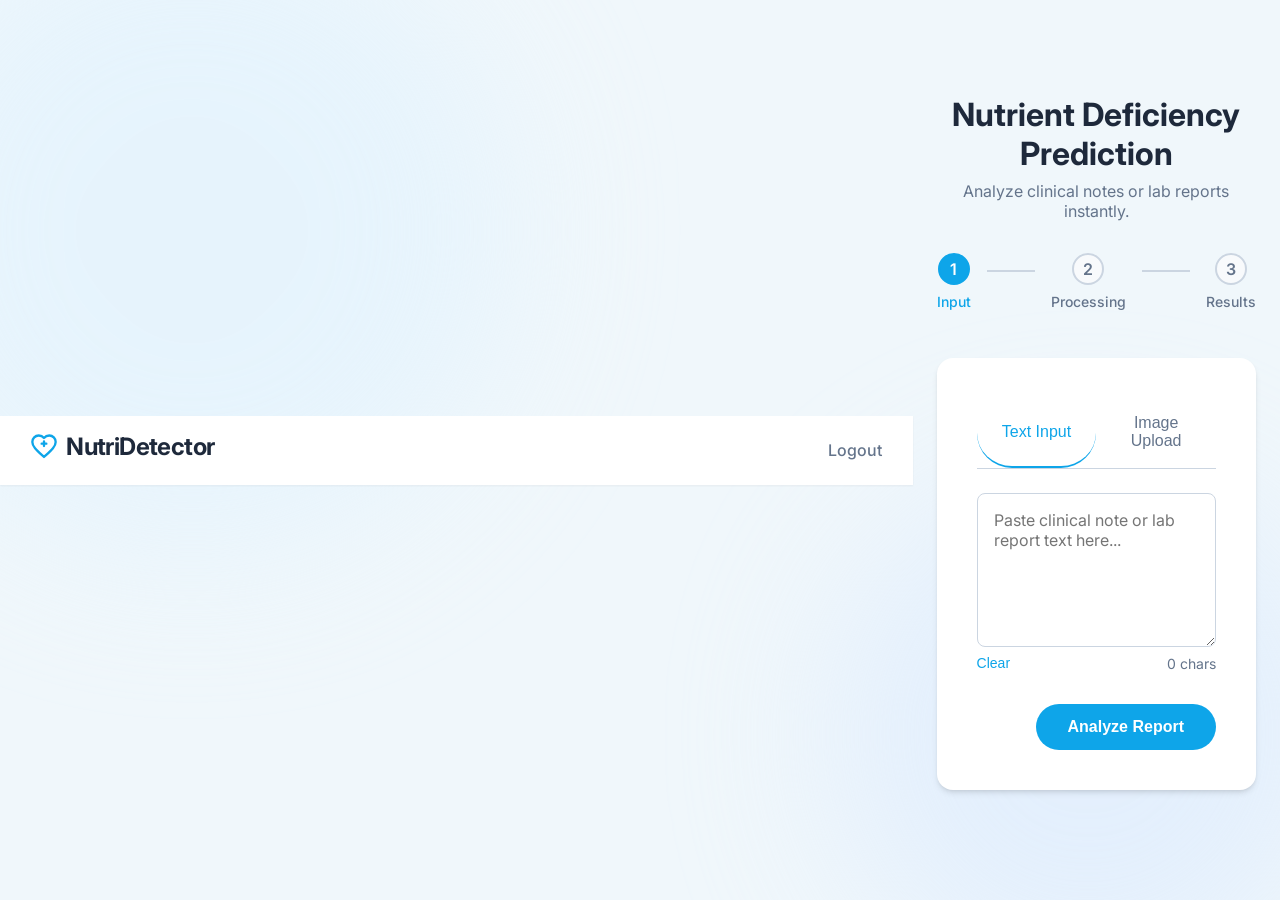
==== prediction.html @ 748dd74a "FRONT END" ====
<!DOCTYPE html>
<html lang="en">
<head>
    <meta charset="UTF-8">
    <meta name="viewport" content="width=device-width, initial-scale=1.0">
    <title>Nutrient Deficiency Prediction | NutriDetector</title>
    <link href="https://fonts.googleapis.com/css2?family=Inter:wght@300;400;500;600;700&display=swap" rel="stylesheet">
    <link rel="stylesheet" href="style.css"> <!-- Import base variables & reset -->
    <link rel="stylesheet" href="prediction.css">
    
    <!-- HTML2PDF library for downloading reports -->
    <script src="https://cdnjs.cloudflare.com/ajax/libs/html2pdf.js/0.10.1/html2pdf.bundle.min.js"></script>
</head>
<body>
    <div class="background-decor"></div>
    
    <!-- Navigation / Header -->
    <header class="app-header">
        <div class="container">
            <div class="logo">
                <svg class="logo-icon" viewBox="0 0 24 24" fill="none" stroke="currentColor" stroke-width="2">
                    <path stroke-linecap="round" stroke-linejoin="round" d="M12 21.35l-1.45-1.32C5.4 15.36 2 12.28 2 8.5 2 5.42 4.42 3 7.5 3c1.74 0 3.41.81 4.5 2.09C13.09 3.81 14.76 3 16.5 3 19.58 3 22 5.42 22 8.5c0 3.78-3.4 6.86-8.55 11.54L12 21.35z" />
                    <path stroke-linecap="round" stroke-linejoin="round" d="M12 8v4M10 10h4" />
                </svg>
                <h1>NutriDetector</h1>
            </div>
            <nav>
                <a href="index.html" class="nav-link">Logout</a>
            </nav>
        </div>
    </header>

    <main class="container prediction-container">
        
        <div class="header-section">
            <h2 class="page-title">Nutrient Deficiency Prediction</h2>
            <p class="page-subtitle">Analyze clinical notes or lab reports instantly.</p>
        </div>

        <!-- Step Indicator -->
        <div class="step-indicator">
            <div class="step active" id="step-input">
                <div class="step-circle">1</div>
                <span>Input</span>
            </div>
            <div class="step-line"></div>
            <div class="step" id="step-processing">
                <div class="step-circle">2</div>
                <span>Processing</span>
            </div>
            <div class="step-line"></div>
            <div class="step" id="step-results">
                <div class="step-circle">3</div>
                <span>Results</span>
            </div>
        </div>

        <div class="content-wrapper">
            
            <!-- SECTION 1: INPUT -->
            <section id="section-input" class="card active-section">
                <!-- Input Tabs -->
                <div class="input-tabs">
                    <button class="tab-btn input-tab active" data-target="text-input-pane">Text Input</button>
                    <button class="tab-btn input-tab" data-target="image-input-pane">Image Upload</button>
                </div>

                <!-- Text Input Pane -->
                <div id="text-input-pane" class="input-pane active">
                    <div class="input-group">
                        <textarea id="clinical-notes" rows="6" placeholder="Paste clinical note or lab report text here..."></textarea>
                        <div class="textarea-footer">
                            <button id="clear-text-btn" class="text-btn">Clear</button>
                            <span id="char-counter">0 chars</span>
                        </div>
                    </div>
                </div>

                <!-- Image Upload Pane -->
                <div id="image-input-pane" class="input-pane">
                    <div class="drop-zone" id="drop-zone">
                        <span class="drop-zone-icon">
                            <svg viewBox="0 0 24 24" width="40" height="40" stroke="currentColor" stroke-width="2" fill="none">
                                <path d="M21 15v4a2 2 0 0 1-2 2H5a2 2 0 0 1-2-2v-4"></path>
                                <polyline points="17 8 12 3 7 8"></polyline>
                                <line x1="12" y1="3" x2="12" y2="15"></line>
                            </svg>
                        </span>
                        <p class="drop-zone-prompt">Drag & drop your lab report here, or <span class="browse-link">browse</span></p>
                        <p class="drop-zone-sub">Accepts JPG, PNG, or PDF</p>
                        <input type="file" id="file-input" class="drop-zone-input" accept="image/jpeg, image/png, application/pdf">
                        <div id="file-preview-container" class="hidden">
                            <!-- Image preview loaded here -->
                            <img id="image-preview" src="" alt="File Preview">
                            <p id="file-name" class="file-name-text"></p>
                            <button id="remove-file-btn" class="text-btn">Remove</button>
                        </div>
                    </div>
                </div>

                <div class="action-footer">
                    <button id="analyze-btn" class="primary-btn">Analyze Report</button>
                </div>
            </section>

            <!-- SECTION 2: PROCESSING (Hidden initially) -->
            <section id="section-processing" class="card hidden-section">
                <div class="loader-container">
                    <div class="spinner"></div>
                    <h3>Analyzing...</h3>
                    <p>Extracting health entities and predicting nutrient deficiencies.</p>
                </div>
            </section>

            <!-- SECTION 3: RESULTS (Hidden initially) -->
            <section id="section-results" class="card hidden-section">
                
                <div id="pdf-export-area">
                    <!-- Heading -->
                    <div class="results-header">s
                        <h3>Predicted Nutrient Deficiency</h3>
                    </div>

                    <!-- Main Prediction Badge -->
                    <div class="prediction-badge-container">
                        <div id="primary-deficiency-badge" class="badge large-badge normal">
                            <!-- Data injected via JS -->
                        </div>
                    </div>

                    <!-- Detailed Nutrient Report -->
                    <div class="detailed-report">
                        <h4>Detailed Nutrient Report</h4>
                        <div class="table-responsive">
                            <table class="data-table">
                                <thead>
                                    <tr>
                                        <th>Nutrient</th>
                                        <th>Value</th>
                                        <th>Normal Range</th>
                                        <th>Status</th>
                                        <th>Remarks</th>
                                    </tr>
                                </thead>
                                <tbody id="nutrient-table-body">
                                    <!-- Rows injected via JS -->
                                </tbody>
                            </table>
                        </div>
                    </div>

                    <div class="report-summary" id="report-summary-block">
                        <h4>Summary & Recommendation</h4>
                        <p id="summary-text">...</p>
                        <p id="recommendation-text" class="recommendation-note">...</p>
                    </div>
                </div>

                <!-- Footer actions -->
                <div class="results-footer">
                    <button id="reset-btn" class="secondary-btn">New Analysis</button>
                    <div class="export-actions">
                        <button id="generate-report-btn" class="secondary-btn">Generate Detailed Report</button>
                        <button id="download-pdf-btn" class="primary-btn">Download Report (PDF)</button>
                    </div>
                </div>
            </section>

        </div>
    </main>
    <script src="prediction.js"></script>
</body>
</html>
---- style.css ----
:root {
  /* Color Palette - Soft Medical Blues */
  --bg-color: #f0f7fb;
  --card-bg: #ffffff;
  --primary: #0ea5e9;
  --primary-hover: #0284c7;
  --primary-light: #e0f2fe;
  
  --text-dark: #1e293b;
  --text-muted: #64748b;
  --border-color: #cbd5e1;
  --input-bg: #f8fafc;
  
  --error: #ef4444;
  --success: #22c55e;
  
  --shadow-sm: 0 1px 2px 0 rgb(0 0 0 / 0.05);
  --shadow-md: 0 4px 6px -1px rgb(0 0 0 / 0.1), 0 2px 4px -2px rgb(0 0 0 / 0.1);
  --shadow-lg: 0 10px 15px -3px rgb(0 0 0 / 0.1), 0 4px 6px -4px rgb(0 0 0 / 0.1);
  
  --radius-md: 0.5rem;
  --radius-lg: 1rem;
  --radius-full: 9999px;
  
  --transition: all 0.3s cubic-bezier(0.4, 0, 0.2, 1);
}

* {
  margin: 0;
  padding: 0;
  box-sizing: border-box;
}

body {
  font-family: 'Inter', sans-serif;
  background-color: var(--bg-color);
  color: var(--text-dark);
  min-height: 100vh;
  display: flex;
  align-items: center;
  justify-content: center;
  position: relative;
  overflow-x: hidden;
}

/* Abstract Background Shapes */
.background-decor {
  position: absolute;
  top: 0;
  left: 0;
  width: 100%;
  height: 100%;
  overflow: hidden;
  z-index: -1;
  pointer-events: none;
}

.background-decor::before, 
.background-decor::after {
  content: "";
  position: absolute;
  border-radius: 50%;
  filter: blur(80px);
  opacity: 0.6;
}

.background-decor::before {
  top: -10%;
  left: -10%;
  width: 50vw;
  height: 50vw;
  background-color: var(--primary-light);
}

.background-decor::after {
  bottom: -10%;
  right: -5%;
  width: 40vw;
  height: 40vw;
  background-color: #dbeafe;
}

.page-container {
  width: 100%;
  max-width: 420px;
  padding: 1.5rem;
}

.auth-card {
  background-color: var(--card-bg);
  border-radius: var(--radius-lg);
  box-shadow: var(--shadow-lg);
  padding: 2.5rem 2rem;
  width: 100%;
  position: relative;
  overflow: hidden;
}

/* Header & Logo */
.card-header {
  text-align: center;
  margin-bottom: 2rem;
}

.logo {
  display: flex;
  align-items: center;
  justify-content: center;
  gap: 0.5rem;
  color: var(--primary);
  margin-bottom: 0.5rem;
}

.logo-icon {
  width: 28px;
  height: 28px;
}

.logo h1 {
  font-size: 1.5rem;
  font-weight: 700;
  letter-spacing: -0.025em;
  color: var(--text-dark);
}

.subtitle {
  font-size: 0.875rem;
  color: var(--text-muted);
}

/* Tabs */
.tabs {
  display: flex;
  position: relative;
  background-color: var(--input-bg);
  border-radius: var(--radius-full);
  padding: 0.25rem;
  margin-bottom: 1.5rem;
}

.tab-btn {
  flex: 1;
  background: transparent;
  border: none;
  padding: 0.75rem 1rem;
  font-size: 0.875rem;
  font-weight: 600;
  color: var(--text-muted);
  cursor: pointer;
  z-index: 1;
  transition: var(--transition);
  border-radius: var(--radius-full);
}

.tab-btn.active {
  color: var(--primary);
}

.tab-indicator {
  position: absolute;
  top: 0.25rem;
  bottom: 0.25rem;
  left: 0.25rem;
  width: calc(50% - 0.25rem);
  background-color: var(--card-bg);
  border-radius: var(--radius-full);
  box-shadow: var(--shadow-sm);
  transition: transform 0.3s cubic-bezier(0.4, 0, 0.2, 1);
  z-index: 0;
}

/* Tab indicator moves to right when Sign Up is active */
.tabs[data-active="signup"] .tab-indicator {
  transform: translateX(100%);
}

/* Forms */
.forms-container {
  position: relative;
  min-height: 280px; 
}

.form-pane {
  position: absolute;
  top: 0;
  left: 0;
  width: 100%;
  opacity: 0;
  pointer-events: none;
  transform: translateX(20px);
  transition: opacity 0.3s ease, transform 0.3s ease;
}

.form-pane.active {
  position: relative;
  opacity: 1;
  pointer-events: all;
  transform: translateX(0);
}

.form-pane:not(.active) {
  /* Exit state */
  transform: translateX(-20px);
}

/* Input Fields */
.input-group {
  margin-bottom: 1rem;
  display: flex;
  flex-direction: column;
}

.row {
  display: flex;
  gap: 1rem;
}

.half {
  flex: 1;
}

.input-group label {
  font-size: 0.8125rem;
  font-weight: 500;
  color: var(--text-dark);
  margin-bottom: 0.375rem;
}

.input-group input,
.input-group select {
  width: 100%;
  padding: 0.75rem 1rem;
  background-color: var(--card-bg);
  border: 1px solid var(--border-color);
  border-radius: var(--radius-md);
  font-size: 0.875rem;
  color: var(--text-dark);
  transition: var(--transition);
  outline: none;
  font-family: inherit;
}

.input-group input:focus,
.input-group select:focus {
  border-color: var(--primary);
  box-shadow: 0 0 0 3px var(--primary-light);
}

.input-group input::placeholder {
  color: #94a3b8;
}

.input-group input:invalid:focus {
  /* Prevent browser default invalid styling if using custom js */
  box-shadow: 0 0 0 3px rgba(239, 68, 68, 0.2);
  border-color: var(--error);
}

.error-msg {
  color: var(--error);
  font-size: 0.75rem;
  margin-top: 0.25rem;
  min-height: 1rem;
  display: block;
}

/* Buttons */
.submit-btn {
  width: 100%;
  background-color: var(--primary);
  color: white;
  border: none;
  border-radius: var(--radius-full);
  padding: 0.875rem;
  font-size: 1rem;
  font-weight: 600;
  cursor: pointer;
  transition: var(--transition);
  margin-top: 0.5rem;
}

.submit-btn:hover {
  background-color: var(--primary-hover);
  transform: translateY(-1px);
  box-shadow: var(--shadow-md);
}

.submit-btn:active {
  transform: translateY(0);
}

/* Switch Links */
.switch-prompt {
  text-align: center;
  margin-top: 1.5rem;
  font-size: 0.875rem;
  color: var(--text-muted);
}

.switch-prompt a {
  color: var(--primary);
  text-decoration: none;
  font-weight: 600;
  transition: var(--transition);
}

.switch-prompt a:hover {
  color: var(--primary-hover);
  text-decoration: underline;
}

/* Responsive adjustments */
@media (max-width: 480px) {
  .page-container {
    padding: 1rem;
  }
  
  .auth-card {
    padding: 2rem 1.5rem;
  }
}
---- prediction.css ----
/* Layout & Header */
.app-header {
  background-color: var(--card-bg);
  box-shadow: var(--shadow-sm);
  padding: 1rem 0;
  width: 100%;
}

.container {
  max-width: 900px;
  margin: 0 auto;
  padding: 0 1.5rem;
}

.app-header .container {
  display: flex;
  justify-content: space-between;
  align-items: center;
}

.nav-link {
  color: var(--text-muted);
  text-decoration: none;
  font-weight: 500;
  transition: var(--transition);
}
.nav-link:hover {
  color: var(--primary);
}

.prediction-container {
  padding-top: 3rem;
  padding-bottom: 4rem;
}

.header-section {
  text-align: center;
  margin-bottom: 2rem;
}

.page-title {
  font-size: 2rem;
  color: var(--text-dark);
  margin-bottom: 0.5rem;
}

.page-subtitle {
  color: var(--text-muted);
}

/* Step Indicator */
.step-indicator {
  display: flex;
  align-items: center;
  justify-content: center;
  margin-bottom: 3rem;
  max-width: 600px;
  margin-left: auto;
  margin-right: auto;
}

.step {
  display: flex;
  flex-direction: column;
  align-items: center;
  gap: 0.5rem;
  color: var(--text-muted);
  transition: var(--transition);
}

.step span {
  font-size: 0.875rem;
  font-weight: 500;
}

.step-circle {
  width: 32px;
  height: 32px;
  border-radius: 50%;
  background-color: var(--input-bg);
  border: 2px solid var(--border-color);
  display: flex;
  align-items: center;
  justify-content: center;
  font-weight: 600;
  transition: var(--transition);
}

.step.active .step-circle {
  background-color: var(--primary);
  border-color: var(--primary);
  color: white;
}

.step.active span {
  color: var(--primary);
}

.step.completed .step-circle {
  background-color: var(--success);
  border-color: var(--success);
  color: white;
}

.step-line {
  flex: 1;
  height: 2px;
  background-color: var(--border-color);
  margin: 0 1rem;
  transform: translateY(-10px);
}

/* Card & Section Management */
.card {
  background: var(--card-bg);
  border-radius: var(--radius-lg);
  box-shadow: var(--shadow-md);
  padding: 2.5rem;
  display: none;
  animation: fadeIn 0.4s ease forwards;
}

@keyframes fadeIn {
  from { opacity: 0; transform: translateY(10px); }
  to { opacity: 1; transform: translateY(0); }
}

.card.active-section {
  display: block;
}

.hidden-section {
  display: none;
}

/* Inputs */
.input-tabs {
  display: flex;
  margin-bottom: 1.5rem;
  border-bottom: 1px solid var(--border-color);
}

.input-tab {
  background: transparent;
  border: none;
  padding: 1rem 1.5rem;
  font-size: 1rem;
  font-weight: 500;
  color: var(--text-muted);
  cursor: pointer;
  border-bottom: 2px solid transparent;
}

.input-tab.active {
  color: var(--primary);
  border-bottom-color: var(--primary);
}

.input-pane {
  display: none;
}
.input-pane.active {
  display: block;
  animation: fadeIn 0.3s ease;
}

textarea {
  width: 100%;
  padding: 1rem;
  border: 1px solid var(--border-color);
  border-radius: var(--radius-md);
  resize: vertical;
  font-family: inherit;
  font-size: 1rem;
  color: var(--text-dark);
}
textarea:focus {
  outline: none;
  border-color: var(--primary);
}

.textarea-footer {
  display: flex;
  justify-content: space-between;
  align-items: center;
  margin-top: 0.5rem;
  font-size: 0.875rem;
  color: var(--text-muted);
}

.text-btn {
  background: none;
  border: none;
  color: var(--primary);
  cursor: pointer;
  font-size: 0.875rem;
}
.text-btn:hover {
  text-decoration: underline;
}

/* Drag & Drop */
.drop-zone {
  border: 2px dashed var(--border-color);
  border-radius: var(--radius-lg);
  padding: 3rem 2rem;
  text-align: center;
  background-color: var(--input-bg);
  cursor: pointer;
  transition: var(--transition);
  position: relative;
}

.drop-zone.dragover {
  border-color: var(--primary);
  background-color: var(--primary-light);
}

.drop-zone-icon {
  color: var(--primary);
  margin-bottom: 1rem;
  display: inline-block;
}

.drop-zone-prompt {
  font-size: 1.125rem;
  color: var(--text-dark);
  font-weight: 500;
}
.browse-link {
  color: var(--primary);
}

.drop-zone-sub {
  margin-top: 0.5rem;
  font-size: 0.875rem;
  color: var(--text-muted);
}

.drop-zone-input {
  position: absolute;
  top: 0;
  left: 0;
  width: 100%;
  height: 100%;
  opacity: 0;
  cursor: pointer;
}

#file-preview-container {
  display: flex;
  flex-direction: column;
  align-items: center;
  gap: 1rem;
  position: absolute;
  top: 0; left: 0;
  width: 100%; height: 100%;
  background: var(--card-bg);
  padding: 1.5rem;
  border-radius: var(--radius-lg);
  z-index: 10;
}

#file-preview-container.hidden {
  display: none;
}

#image-preview {
  max-width: 100%;
  max-height: 140px;
  border-radius: var(--radius-md);
  box-shadow: var(--shadow-sm);
}

.file-name-text {
  font-size: 0.875rem;
  font-weight: 500;
}

/* Buttons */
.action-footer {
  margin-top: 2rem;
  display: flex;
  justify-content: flex-end;
}

.primary-btn {
  background-color: var(--primary);
  color: white;
  border: none;
  border-radius: var(--radius-full);
  padding: 0.875rem 2rem;
  font-size: 1rem;
  font-weight: 600;
  cursor: pointer;
  transition: var(--transition);
}
.primary-btn:hover {
  background-color: var(--primary-hover);
}

.secondary-btn {
  background-color: white;
  color: var(--primary);
  border: 1px solid var(--primary);
  border-radius: var(--radius-full);
  padding: 0.875rem 2rem;
  font-size: 1rem;
  font-weight: 600;
  cursor: pointer;
  transition: var(--transition);
}
.secondary-btn:hover {
  background-color: var(--primary-light);
}

/* Loader */
.loader-container {
  text-align: center;
  padding: 4rem 0;
}

.spinner {
  width: 50px;
  height: 50px;
  border: 4px solid var(--border-color);
  border-top-color: var(--primary);
  border-radius: 50%;
  animation: spin 1s infinite linear;
  margin: 0 auto 1.5rem;
}

@keyframes spin {
  to { transform: rotate(360deg); }
}

.loader-container h3 {
  font-size: 1.5rem;
  margin-bottom: 0.5rem;
  color: var(--text-dark);
}
.loader-container p {
  color: var(--text-muted);
}

/* Results section */
.results-header {
  text-align: center;
  margin-bottom: 2rem;
}

.prediction-badge-container {
  display: flex;
  justify-content: center;
  margin-bottom: 3rem;
}

.large-badge {
  padding: 1.5rem 3rem;
  border-radius: var(--radius-full);
  font-size: 1.5rem;
  font-weight: 700;
  text-align: center;
  box-shadow: var(--shadow-md);
}

.status-badge {
  display: inline-block;
  padding: 0.25rem 0.75rem;
  border-radius: var(--radius-full);
  font-size: 0.875rem;
  font-weight: 600;
}

/* Colors for Statuses */
.status-normal {
  background-color: #dcfce7;
  color: #166534;
}
.status-mild {
  background-color: #fef9c3;
  color: #854d0e;
}
.status-severe, .status-deficient {
  background-color: #fee2e2;
  color: #991b1b;
}

/* Table */
.detailed-report h4, .report-summary h4 {
  font-size: 1.25rem;
  margin-bottom: 1rem;
  color: var(--text-dark);
  border-bottom: 1px solid var(--border-color);
  padding-bottom: 0.5rem;
}

.table-responsive {
  overflow-x: auto;
  margin-bottom: 2rem;
}

.data-table {
  width: 100%;
  border-collapse: collapse;
}

.data-table th, .data-table td {
  padding: 1rem;
  text-align: left;
  border-bottom: 1px solid var(--border-color);
}

.data-table th {
  font-weight: 600;
  color: var(--text-muted);
  background-color: var(--input-bg);
}

.info-icon {
  display: inline-flex;
  align-items: center;
  justify-content: center;
  width: 16px;
  height: 16px;
  border-radius: 50%;
  background: var(--text-muted);
  color: white;
  font-size: 10px;
  margin-left: 6px;
  cursor: help;
  position: relative;
  top: -1px;
}
.info-icon:hover::after {
  content: attr(title);
  position: absolute;
  bottom: 150%;
  left: 50%;
  transform: translateX(-50%);
  background: var(--text-dark);
  color: white;
  padding: 0.5rem;
  border-radius: 4px;
  font-size: 0.75rem;
  white-space: nowrap;
  z-index: 100;
}

.report-summary {
  background-color: var(--input-bg);
  padding: 1.5rem;
  border-radius: var(--radius-md);
  margin-bottom: 2rem;
}

.recommendation-note {
  margin-top: 1rem;
  font-weight: 600;
  color: var(--primary);
}

/* Footer Results Actions */
.results-footer {
  display: flex;
  justify-content: space-between;
  align-items: center;
  border-top: 1px solid var(--border-color);
  padding-top: 1.5rem;
}

.export-actions {
  display: flex;
  gap: 1rem;
}

@media (max-width: 640px) {
  .results-footer {
    flex-direction: column;
    gap: 1rem;
  }
  .export-actions {
    flex-direction: column;
    width: 100%;
  }
  .export-actions button {
    width: 100%;
  }
}
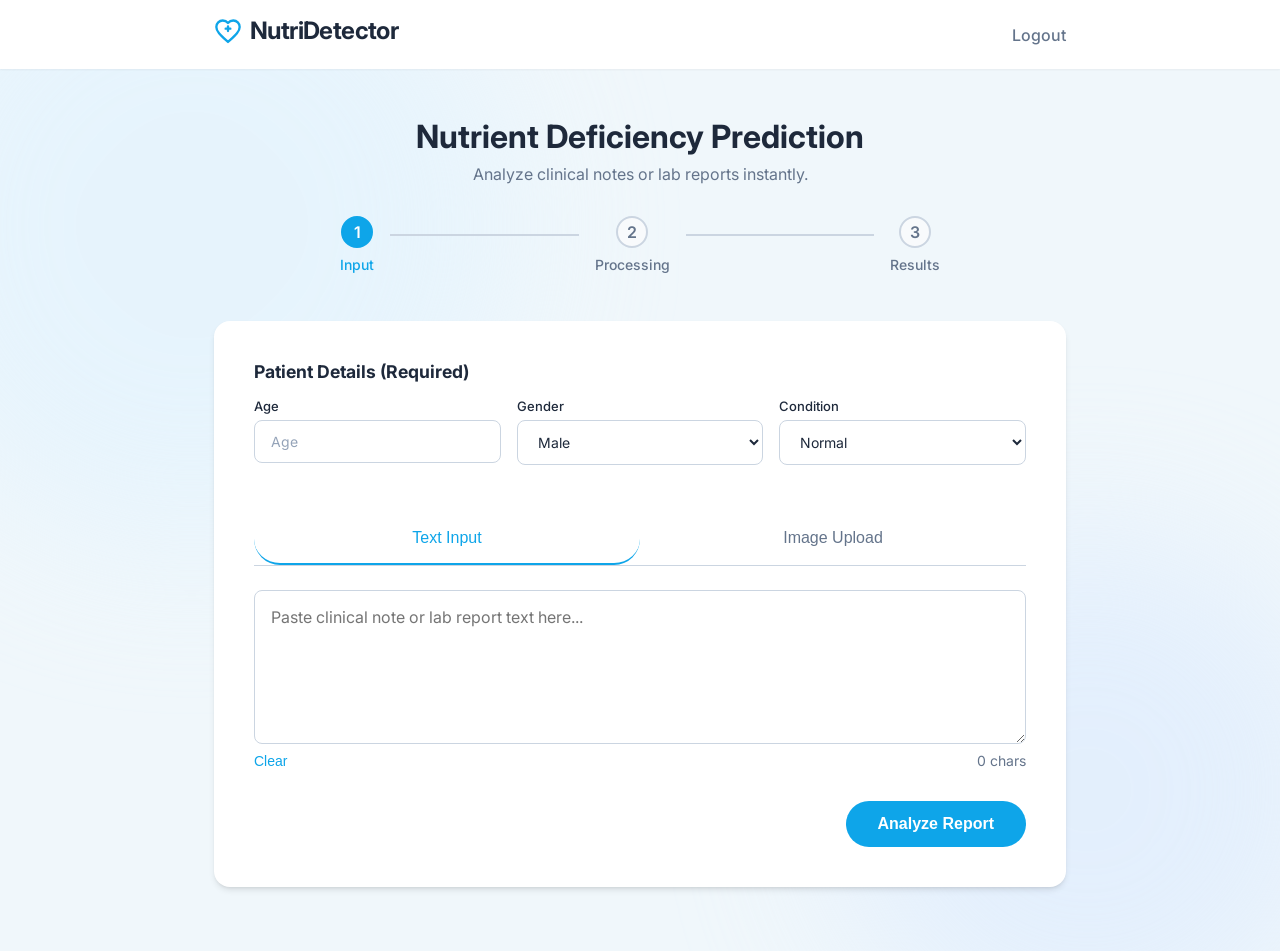
==== commit 404db4b6: "first commit" ====
--- a/prediction.html
+++ b/prediction.html
@@ -59,6 +59,34 @@
             
             <!-- SECTION 1: INPUT -->
             <section id="section-input" class="card active-section">
+                <!-- Patient Details -->
+                <div class="patient-details" style="margin-bottom: 2rem;">
+                    <h4 style="margin-bottom: 1rem; color: var(--text-dark); font-size: 1.1rem;">Patient Details (Required)</h4>
+                    <div class="row">
+                        <div class="input-group half">
+                            <label for="patient-age">Age</label>
+                            <input type="number" id="patient-age" placeholder="Age" min="1" max="150" required>
+                        </div>
+                        <div class="input-group half">
+                            <label for="patient-gender">Gender</label>
+                            <select id="patient-gender" required>
+                                <option value="M">Male</option>
+                                <option value="F">Female</option>
+                            </select>
+                        </div>
+                        <div class="input-group half">
+                            <label for="patient-condition">Condition</label>
+                            <select id="patient-condition" required>
+                                <option value="Normal">Normal</option>
+                                <option value="Athlete">Athlete</option>
+                                <option value="Pregnant">Pregnant</option>
+                                <option value="Smoker">Smoker</option>
+                                <option value="Chronic Inflammation">Chronic Inflammation</option>
+                            </select>
+                        </div>
+                    </div>
+                </div>
+
                 <!-- Input Tabs -->
                 <div class="input-tabs">
                     <button class="tab-btn input-tab active" data-target="text-input-pane">Text Input</button>
@@ -117,7 +145,7 @@
                 
                 <div id="pdf-export-area">
                     <!-- Heading -->
-                    <div class="results-header">s
+                    <div class="results-header">
                         <h3>Predicted Nutrient Deficiency</h3>
                     </div>
 
--- a/prediction.css
+++ b/prediction.css
@@ -1,3 +1,8 @@
+/* Override global flex body */
+body {
+  display: block;
+}
+
 /* Layout & Header */
 .app-header {
   background-color: var(--card-bg);
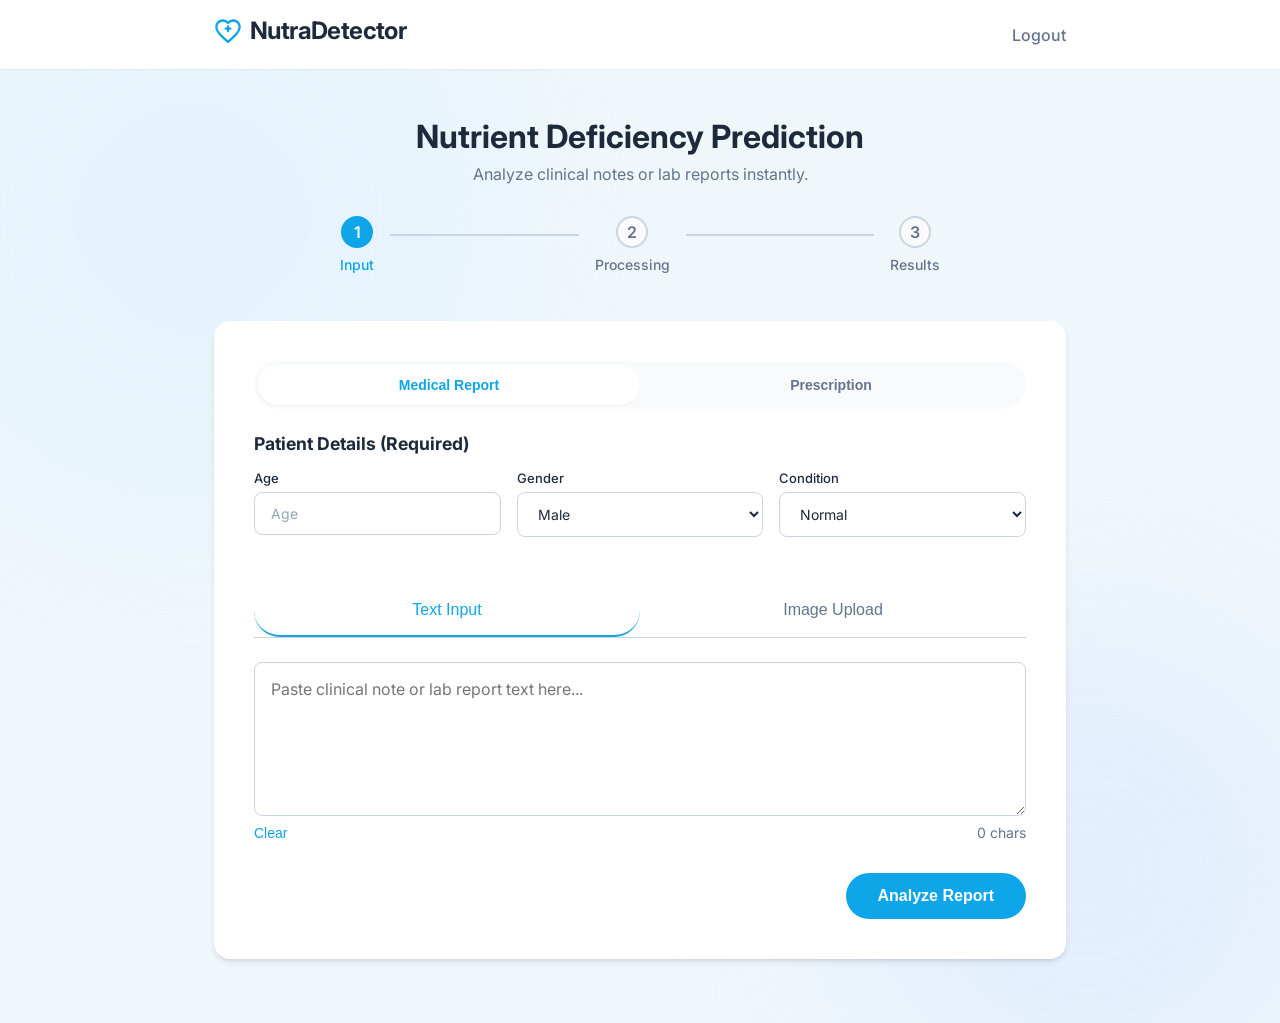
==== commit 0aa06258: "second model" ====
--- a/prediction.html
+++ b/prediction.html
@@ -3,7 +3,7 @@
 <head>
     <meta charset="UTF-8">
     <meta name="viewport" content="width=device-width, initial-scale=1.0">
-    <title>Nutrient Deficiency Prediction | NutriDetector</title>
+    <title>Nutrient Deficiency Prediction | NutraDetector</title>
     <link href="https://fonts.googleapis.com/css2?family=Inter:wght@300;400;500;600;700&display=swap" rel="stylesheet">
     <link rel="stylesheet" href="style.css"> <!-- Import base variables & reset -->
     <link rel="stylesheet" href="prediction.css">
@@ -22,7 +22,7 @@
                     <path stroke-linecap="round" stroke-linejoin="round" d="M12 21.35l-1.45-1.32C5.4 15.36 2 12.28 2 8.5 2 5.42 4.42 3 7.5 3c1.74 0 3.41.81 4.5 2.09C13.09 3.81 14.76 3 16.5 3 19.58 3 22 5.42 22 8.5c0 3.78-3.4 6.86-8.55 11.54L12 21.35z" />
                     <path stroke-linecap="round" stroke-linejoin="round" d="M12 8v4M10 10h4" />
                 </svg>
-                <h1>NutriDetector</h1>
+                <h1>NutraDetector</h1>
             </div>
             <nav>
                 <a href="index.html" class="nav-link">Logout</a>
@@ -59,6 +59,18 @@
             
             <!-- SECTION 1: INPUT -->
             <section id="section-input" class="card active-section">
+                <!-- Error Message Box -->
+                <div id="error-message-box" style="display: none; color: #dc2626; background-color: #fee2e2; border: 1px solid #f87171; padding: 1rem; border-radius: 8px; margin-bottom: 1.5rem; font-weight: 500; font-size: 0.95rem;"></div>
+
+                <!-- Mode Selector -->
+                <div class="mode-selector" style="margin-bottom: 1.5rem;">
+                    <div class="tabs mode-tabs" id="modeTabs" style="margin-bottom: 0;">
+                        <div class="tab-indicator" id="modeTabIndicator"></div>
+                        <button type="button" class="tab-btn active" id="modeReportBtn" data-mode="report">Medical Report</button>
+                        <button type="button" class="tab-btn" id="modePrescriptionBtn" data-mode="prescription">Prescription</button>
+                    </div>
+                </div>
+
                 <!-- Patient Details -->
                 <div class="patient-details" style="margin-bottom: 2rem;">
                     <h4 style="margin-bottom: 1rem; color: var(--text-dark); font-size: 1.1rem;">Patient Details (Required)</h4>
@@ -74,7 +86,7 @@
                                 <option value="F">Female</option>
                             </select>
                         </div>
-                        <div class="input-group half">
+                        <div class="input-group half" id="condition-container">
                             <label for="patient-condition">Condition</label>
                             <select id="patient-condition" required>
                                 <option value="Normal">Normal</option>
@@ -188,7 +200,7 @@
                 <div class="results-footer">
                     <button id="reset-btn" class="secondary-btn">New Analysis</button>
                     <div class="export-actions">
-                        <button id="generate-report-btn" class="secondary-btn">Generate Detailed Report</button>
+                        <!-- <button id="generate-report-btn" class="secondary-btn">Generate Detailed Report</button> -->
                         <button id="download-pdf-btn" class="primary-btn">Download Report (PDF)</button>
                     </div>
                 </div>
--- a/prediction.css
+++ b/prediction.css
@@ -492,3 +492,8 @@
     width: 100%;
   }
 }
+
+/* Mode Toggle */
+.mode-tabs[data-active="prescription"] .tab-indicator {
+  transform: translateX(100%);
+}
